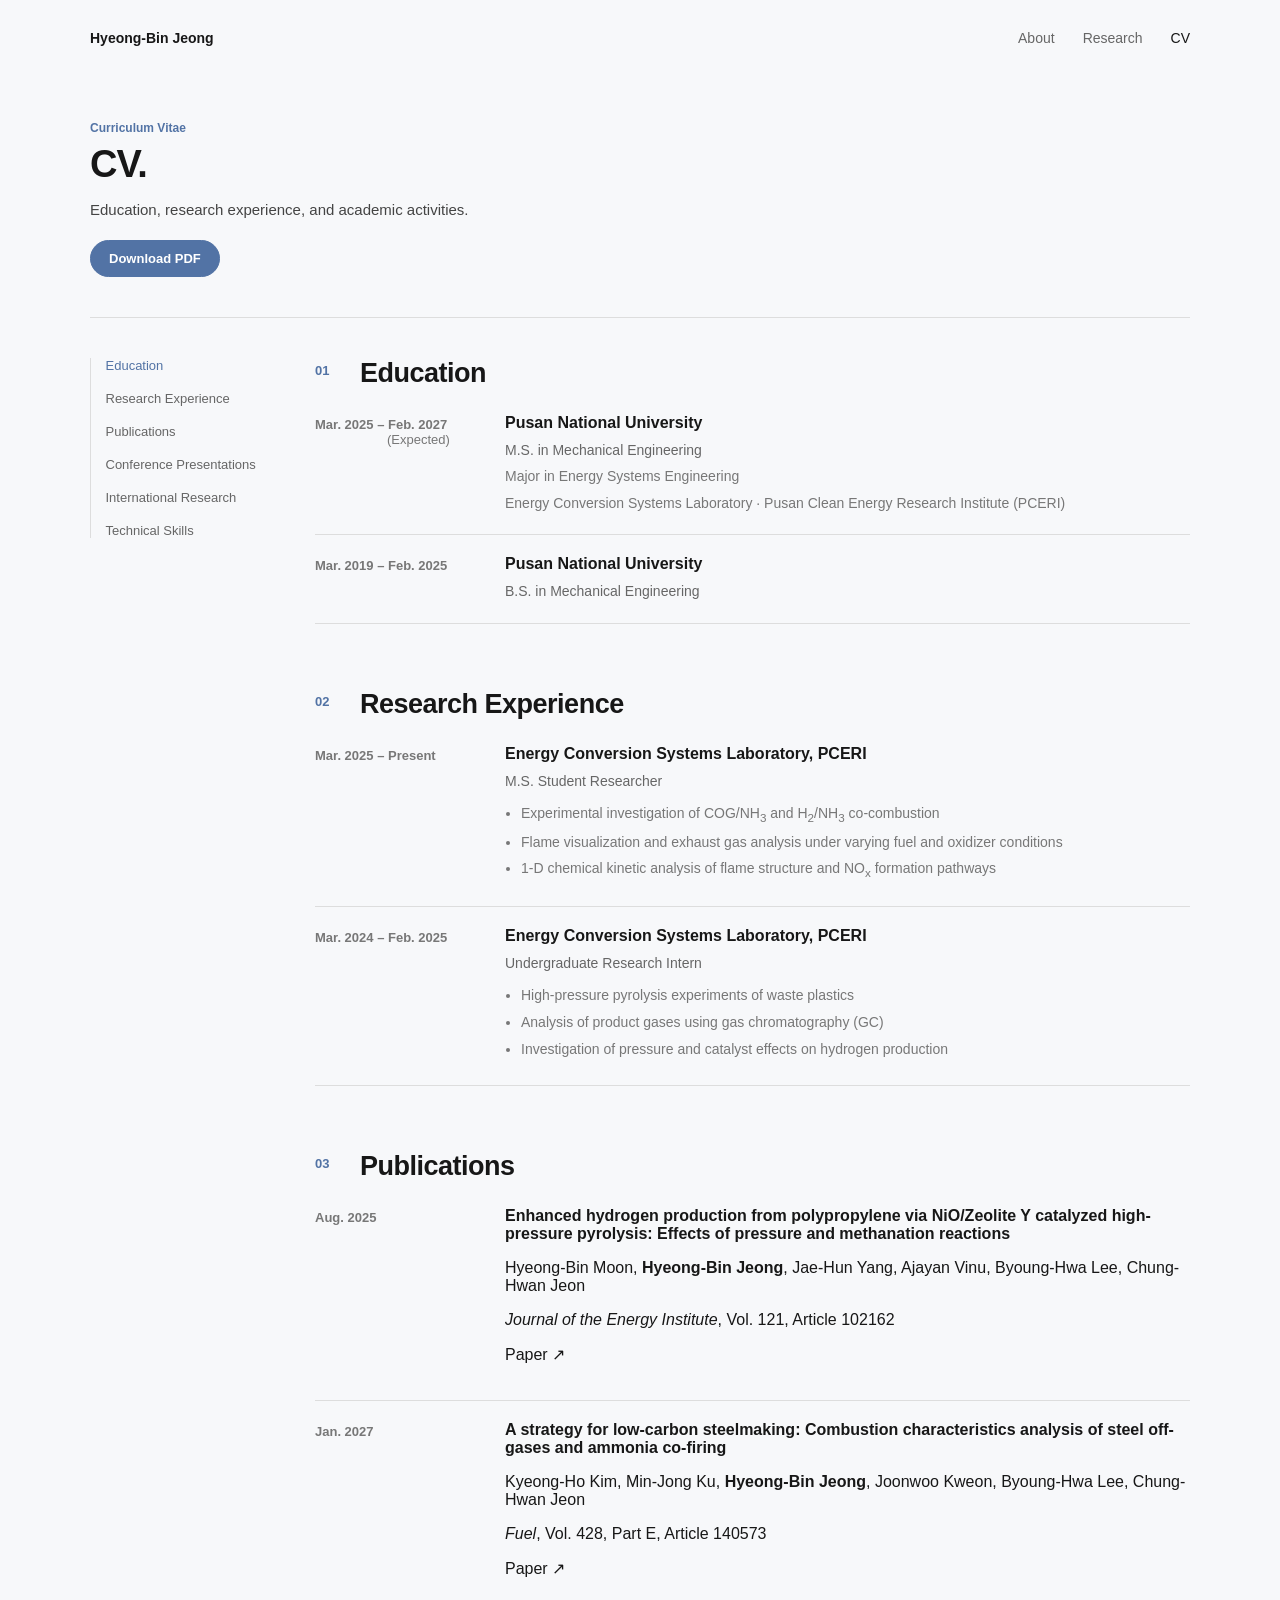
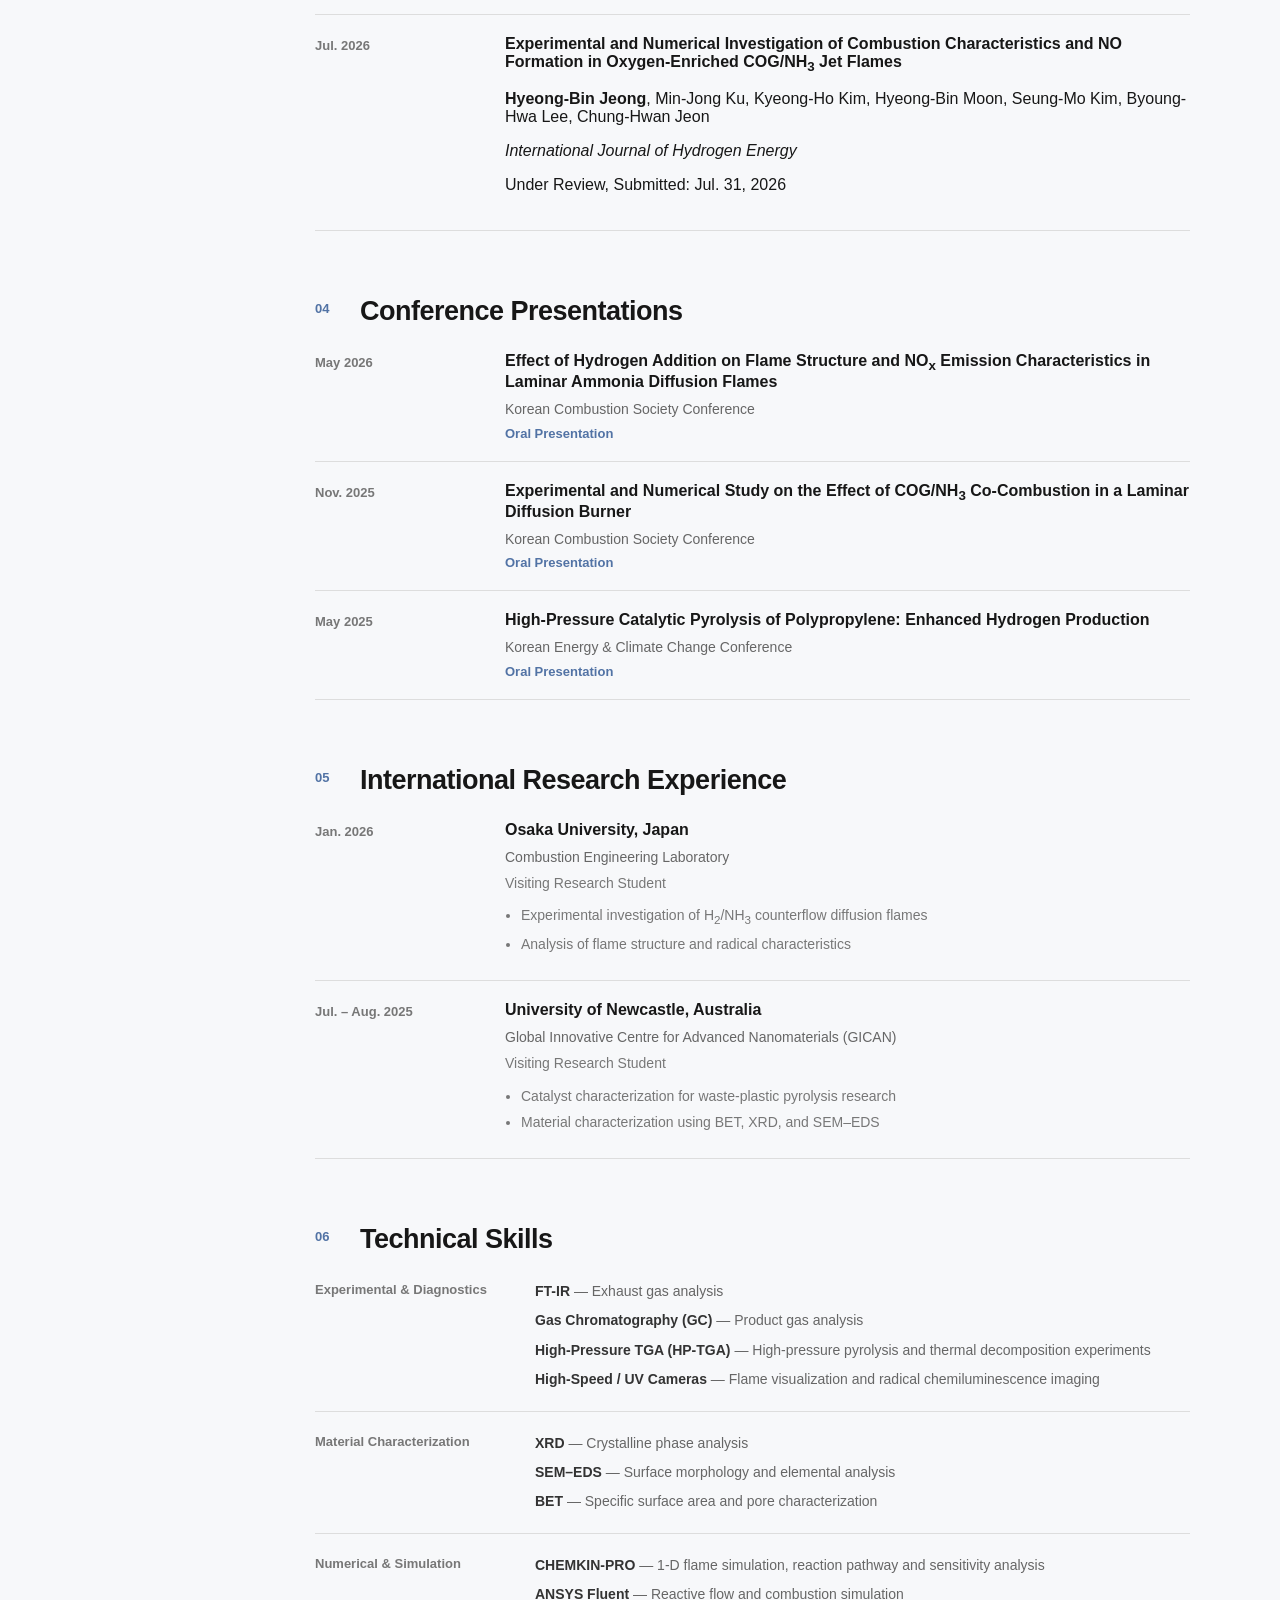
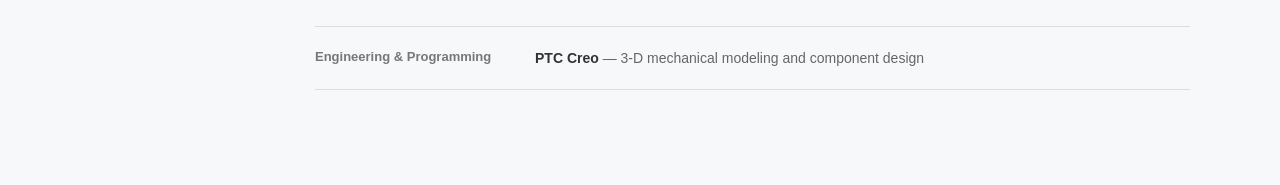
==== cv.html @ 0b58bd76 "Rename CV page to lowercase" ====
<!DOCTYPE html>
<html lang="en">

<head>
    <meta charset="UTF-8">
    <meta name="viewport" content="width=device-width, initial-scale=1.0">

    <title>Hyeong-Bin Jeong | CV</title>

    <link rel="stylesheet" href="style.css">
</head>

<body>

    <!-- =========================
         HEADER
    ========================== -->

    <header class="site-header">

        <a href="index.html" class="logo">
            Hyeong-Bin Jeong
        </a>

        <nav>
            <a href="index.html">About</a>
            <a href="research.html">Research</a>
            <a href="cv.html" class="active">CV</a>
        </nav>

    </header>


    <main>

<!-- =========================
     CV HERO
========================= -->

<section class="cv-hero">

    <p class="section-label">Curriculum Vitae</p>

    <h1>CV.</h1>

    <p class="cv-intro">
        Education, research experience, and academic activities.
    </p>

    <div class="cv-actions">
        <a href="cv/Hyeong-Bin_Jeong_CV.pdf"
           class="cv-download"
           target="_blank"
           rel="noopener noreferrer">
             Download PDF
        </a>
    </div>

</section>
<div class="cv-layout">

    <!-- LEFT MENU -->
    <aside class="cv-sidebar">

        <a href="#education" class="active">Education</a>
        <a href="#research-experience">Research Experience</a>
        <a href="#publications">Publications</a>
        <a href="#conference-presentations">Conference Presentations</a>
        <a href="#international-research">International Research</a>
        <a href="#technical-skills">Technical Skills</a>

    </aside>


    <!-- RIGHT CONTENT -->
    <div class="cv-main">

<!-- =========================
     01 EDUCATION
========================= -->

<section class="cv-section" id="education">

    <div class="cv-section-heading">
        <span class="cv-section-number">01</span>
        <h2>Education</h2>
    </div>

    <div class="cv-list">

        <!-- Master's Degree -->
        <div class="cv-item">

<div class="cv-date">
    <div>Mar. 2025 – Feb. 2027</div>
    <div class="cv-expected">(Expected)</div>
</div>

            <div class="cv-content">

                <h3>Pusan National University</h3>

                <p class="cv-position">
                    M.S. in Mechanical Engineering
                </p>

                <p class="cv-description">
                    Major in Energy Systems Engineering
                </p>

                <p class="cv-description">
                    Energy Conversion Systems Laboratory ·
                    Pusan Clean Energy Research Institute (PCERI)
                </p>

            </div>

        </div>


        <!-- Bachelor's Degree -->
        <div class="cv-item">

            <div class="cv-date">
                Mar. 2019 – Feb. 2025
            </div>

            <div class="cv-content">

                <h3>Pusan National University</h3>

                <p class="cv-position">
                    B.S. in Mechanical Engineering
                </p>

            </div>

        </div>

    </div>

</section>
<!-- =========================
     02 RESEARCH EXPERIENCE
========================= -->

<section class="cv-section" id="research-experience">

    <div class="cv-section-heading">
        <span class="cv-section-number">02</span>
        <h2>Research Experience</h2>
    </div>

    <div class="cv-list">

        <!-- M.S. Student Researcher -->
        <div class="cv-item">

            <div class="cv-date">
                Mar. 2025 – Present
            </div>

            <div class="cv-content">

                <h3>
                    Energy Conversion Systems Laboratory, PCERI
                </h3>

                <p class="cv-position">
                    M.S. Student Researcher
                </p>

                <ul class="cv-research-description">

                    <li>
                        Experimental investigation of COG/NH<sub>3</sub> and
                        H<sub>2</sub>/NH<sub>3</sub> co-combustion
                    </li>

                    <li>
                        Flame visualization and exhaust gas analysis under
                        varying fuel and oxidizer conditions
                    </li>

                    <li>
                        1-D chemical kinetic analysis of flame structure and
                        NO<sub>x</sub> formation pathways
                    </li>

                </ul>

            </div>

        </div>


        <!-- Undergraduate Research Intern -->
        <div class="cv-item">

            <div class="cv-date">
                Mar. 2024 – Feb. 2025
            </div>

            <div class="cv-content">

                <h3>
                    Energy Conversion Systems Laboratory, PCERI
                </h3>

                <p class="cv-position">
                    Undergraduate Research Intern
                </p>

                <ul class="cv-research-description">

                    <li>
                        High-pressure pyrolysis experiments of waste plastics
                    </li>

                    <li>
                        Analysis of product gases using gas chromatography (GC)
                    </li>

                    <li>
                        Investigation of pressure and catalyst effects on
                        hydrogen production
                    </li>

                </ul>

            </div>

        </div>

    </div>

</section>
<!-- =========================
     03 PUBLICATIONS
========================= -->

<section class="cv-section" id="publications">

    <div class="cv-section-heading">
        <span class="cv-section-number">03</span>
        <h2>Publications</h2>
    </div>

    <div class="cv-list">


        <!-- Publication 01 -->
        <div class="cv-item publication-item">

            <div class="cv-date">
                Aug. 2025
            </div>

            <div class="cv-content">

                <h3 class="publication-title">
                    Enhanced hydrogen production from polypropylene via NiO/Zeolite Y
                    catalyzed high-pressure pyrolysis: Effects of pressure and
                    methanation reactions
                </h3>

                <p class="publication-authors">
                    Hyeong-Bin Moon, <strong>Hyeong-Bin Jeong</strong>,
                    Jae-Hun Yang, Ajayan Vinu, Byoung-Hwa Lee, Chung-Hwan Jeon
                </p>

                <p class="publication-journal">
                    <em>Journal of the Energy Institute</em>,
                    Vol. 121, Article 102162
                </p>
                <p class="publication-links">
    <a href="https://doi.org/10.1016/j.joei.2025.102162"
       target="_blank"
       rel="noopener noreferrer">
        Paper ↗
    </a>
</p>

            </div>

        </div>


        <!-- Publication 02 -->
        <div class="cv-item publication-item">

            <div class="cv-date">
                Jan. 2027
            </div>

            <div class="cv-content">

                <h3 class="publication-title">
                    A strategy for low-carbon steelmaking:
                    Combustion characteristics analysis of steel off-gases
                    and ammonia co-firing
                </h3>

                <p class="publication-authors">
                    Kyeong-Ho Kim, Min-Jong Ku, <strong>Hyeong-Bin Jeong</strong>,
                    Joonwoo Kweon, Byoung-Hwa Lee, Chung-Hwan Jeon
                </p>

                <p class="publication-journal">
                    <em>Fuel</em>,
                    Vol. 428, Part E, Article 140573
                </p>
                <p class="publication-links">
    <a href="https://doi.org/10.1016/j.fuel.2026.140573"
       target="_blank"
       rel="noopener noreferrer">
        Paper ↗
    </a>
</p>

            </div>

        </div>


        <!-- Publication 03 -->
<div class="cv-item publication-item">

    <div class="cv-date">
        Jul. 2026
    </div>

    <div class="cv-content">

        <h3 class="publication-title">
            Experimental and Numerical Investigation of Combustion
            Characteristics and NO Formation in Oxygen-Enriched
            COG/NH<sub>3</sub> Jet Flames
        </h3>

        <p class="publication-authors">
            <strong>Hyeong-Bin Jeong</strong>,
            Min-Jong Ku,
            Kyeong-Ho Kim,
            Hyeong-Bin Moon,
            Seung-Mo Kim,
            Byoung-Hwa Lee,
            Chung-Hwan Jeon
        </p>

        <p class="publication-journal">
            <em>International Journal of Hydrogen Energy</em>
        </p>

        <p class="publication-submitted">
            Under Review, Submitted: Jul. 31, 2026
        </p>

    </div>

</div>

</section>
<!-- =========================
     04 CONFERENCE PRESENTATIONS
========================= -->

<section class="cv-section" id="conference-presentations">

    <div class="cv-section-heading">
        <span class="cv-section-number">04</span>
        <h2>Conference Presentations</h2>
    </div>

    <div class="cv-list">

        <!-- 2026 KOSCO -->
        <div class="cv-item">

            <div class="cv-date">
                May 2026
            </div>

            <div class="cv-content">

                <h3>
                    Effect of Hydrogen Addition on Flame Structure and NO<sub>x</sub>
                    Emission Characteristics in Laminar Ammonia Diffusion Flames
                </h3>

                <p class="cv-position">
                    Korean Combustion Society Conference
                </p>

                <p class="conference-type">
                    Oral Presentation
                </p>

            </div>

        </div>


        <!-- 2025 KOSCO -->
        <div class="cv-item">

            <div class="cv-date">
                Nov. 2025
            </div>

            <div class="cv-content">

                <h3>
                    Experimental and Numerical Study on the Effect of
                    COG/NH<sub>3</sub> Co-Combustion in a Laminar Diffusion Burner
                </h3>

                <p class="cv-position">
                    Korean Combustion Society Conference
                </p>

                <p class="conference-type">
                    Oral Presentation
                </p>

            </div>

        </div>


        <!-- 2025 KECC -->
        <div class="cv-item">

            <div class="cv-date">
                May 2025
            </div>

            <div class="cv-content">

                <h3>
                    High-Pressure Catalytic Pyrolysis of Polypropylene:
                    Enhanced Hydrogen Production
                </h3>

                <p class="cv-position">
                    Korean Energy & Climate Change Conference
                </p>

                <p class="conference-type">
                    Oral Presentation
                </p>

            </div>

        </div>

    </div>

</section>
<!-- =========================
     05 INTERNATIONAL RESEARCH EXPERIENCE
========================= -->

<section class="cv-section" id="international-research">

    <div class="cv-section-heading">
        <span class="cv-section-number">05</span>
        <h2>International Research Experience</h2>
    </div>

    <div class="cv-list">

        <!-- Osaka University -->
        <div class="cv-item">

            <div class="cv-date">
                Jan. 2026
            </div>

            <div class="cv-content">

                <h3>Osaka University, Japan</h3>

                <p class="cv-position">
                    Combustion Engineering Laboratory
                </p>

                <p class="cv-description">
                    Visiting Research Student
                </p>

                <ul class="cv-research-description">
                    <li>
                        Experimental investigation of H<sub>2</sub>/NH<sub>3</sub>
                        counterflow diffusion flames
                    </li>
                    <li>
                        Analysis of flame structure and radical characteristics
                    </li>
                </ul>

            </div>

        </div>


        <!-- University of Newcastle -->
        <div class="cv-item">

            <div class="cv-date">
                Jul. – Aug. 2025
            </div>

            <div class="cv-content">

                <h3>University of Newcastle, Australia</h3>

                <p class="cv-position">
                    Global Innovative Centre for Advanced Nanomaterials (GICAN)
                </p>

                <p class="cv-description">
                    Visiting Research Student
                </p>

                <ul class="cv-research-description">
                    <li>
                        Catalyst characterization for waste-plastic pyrolysis research
                    </li>
                    <li>
                        Material characterization using BET, XRD, and SEM–EDS
                    </li>
                </ul>

            </div>

        </div>

    </div>

</section>
<!-- =========================
     06 TECHNICAL SKILLS
========================= -->

<section class="cv-section" id="technical-skills">

    <div class="cv-section-heading">
        <span class="cv-section-number">06</span>
        <h2>Technical Skills</h2>
    </div>

    <div class="skills-list">

        <!-- Experimental & Diagnostics -->
        <div class="skill-item">

            <div class="skill-category">
                Experimental & Diagnostics
            </div>

            <div class="skill-content">
                <p>
                    <strong>FT-IR</strong> — Exhaust gas analysis
                </p>
                <p>
                    <strong>Gas Chromatography (GC)</strong> — Product gas analysis
                </p>
                <p>
                    <strong>High-Pressure TGA (HP-TGA)</strong> — High-pressure pyrolysis and thermal decomposition experiments
                </p>
                <p>
                    <strong>High-Speed / UV Cameras</strong> — Flame visualization and radical chemiluminescence imaging
                </p>
            </div>

        </div>


        <!-- Material Characterization -->
        <div class="skill-item">

            <div class="skill-category">
                Material Characterization
            </div>

            <div class="skill-content">
                <p>
                    <strong>XRD</strong> — Crystalline phase analysis
                </p>
                <p>
                    <strong>SEM–EDS</strong> — Surface morphology and elemental analysis
                </p>
                <p>
                    <strong>BET</strong> — Specific surface area and pore characterization
                </p>
            </div>

        </div>


        <!-- Numerical & Simulation -->
        <div class="skill-item">

            <div class="skill-category">
                Numerical & Simulation
            </div>

            <div class="skill-content">
                <p>
                    <strong>CHEMKIN-PRO</strong> — 1-D flame simulation, reaction pathway and sensitivity analysis
                </p>
                <p>
                    <strong>ANSYS Fluent</strong> — Reactive flow and combustion simulation
                </p>
            </div>

        </div>


        <!-- Engineering & Programming -->
        <div class="skill-item">

            <div class="skill-category">
                Engineering & Programming
            </div>

            <div class="skill-content">
                <p>
                    <strong>PTC Creo</strong> — 3-D mechanical modeling and component design
                </p>
            </div>

        </div>

    </div>

</section>
---- style.css ----
/* ========================= 
   BASIC 
========================= */ 

* { 
    box-sizing: border-box; 
} 

html { 
    scroll-behavior: smooth; 
} 

body { 
    margin: 0; 
    background: #f7f8fa; 
    color: #171717; 
    font-family: Arial, Helvetica, sans-serif; 
} 

a { 
    color: inherit; 
    text-decoration: none; 
}


/* ========================= 
   HEADER 
========================= */ 

.site-header { 
    width: min(1100px, calc(100% - 60px)); 
    margin: 0 auto; 

    display: flex; 
    justify-content: space-between; 
    align-items: center; 

    padding: 30px 0; 

    font-size: 14px; 
} 

.logo { 
    font-weight: 600; 
} 

.site-header nav { 
    display: flex; 
    gap: 28px; 
} 

.site-header nav a { 
    color: #666; 
    transition: color 0.2s; 
} 

.site-header nav a:hover, 
.site-header nav a.active { 
    color: #171717; 
}


/* ========================= 
   HERO 
========================= */ 

.hero { 
    width: min(1100px, calc(100% - 60px)); 
    margin: 0 auto; 

    padding: 65px 0 55px; 

    text-align: left; 
} 

.hero-content { 
    width: 100%; 

    display: grid;
    grid-template-columns: minmax(0, 1fr) 200px; 

    gap: 70px; 
    align-items: start; 
} 

.hero-text { 
    min-width: 0; 
} 

.hero h1 { 
    margin: 0 0 20px; 

    font-size: clamp(46px, 5vw, 66px); 
    line-height: 1; 
    letter-spacing: -2px; 

    font-weight: 700; 
} 

.hero-position { 
    margin: 0; 

    font-size: 20px; 
    font-weight: 500; 
} 

.hero-affiliation { 
    margin: 8px 0 0; 

    font-size: 16px; 
    color: #666; 
} 

.hero-lab { 
    margin: 8px 0 0; 
} 

.hero-lab a { 
    font-size: 15px; 
    font-weight: 600; 
    color: #5273a5; 
} 

.hero-lab a:hover { 
    text-decoration: underline; 
} 

.hero-intro { 
    max-width: 720px; 

    margin: 40px 0 0; 

    font-size: 20px; 
    line-height: 1.6; 

    color: #444; 
} 

.hero-links { 
    display: flex; 
    gap: 24px; 

    margin-top: 26px; 

    font-size: 15px; 
    font-weight: 600; 
} 

.hero-links a { 
    border-bottom: 1px solid #999; 
    padding-bottom: 3px; 
} 

.hero-links a:hover { 
    border-color: #171717; 
}


/* ========================= 
   HERO PHOTO 
========================= */ 

.hero-photo { 
    display: flex; 
    justify-content: flex-end; 

    padding-top: 60px; 
} 

.hero-photo img { 
    width: 200px; 
    height: 240px; 

    object-fit: cover; 
    object-position: center top; 

    border-radius: 10px; 

    display: block; 
}


/* ========================= 
   GENERAL SECTION 
========================= */ 

.section { 
    width: min(1100px, calc(100% - 60px)); 
    margin: 0 auto; 

    padding: 60px 0; 

    border-top: 1px solid #ddd; 
} 

.section-label { 
    margin: 0 0 30px; 

    font-size: 15px; 
    font-weight: 700; 
    letter-spacing: 4px; 

    color: #5273a5; 
}


/* ========================= 
   RESEARCH AREAS 
========================= */ 

.research-area-grid { 
    display: grid; 
    grid-template-columns: repeat(2, minmax(0, 1fr)); 

    gap: 60px; 
} 

.research-area { 
    border-top: 1px solid #222; 
    padding-top: 15px;

    display: grid;
    grid-template-rows: auto auto 96px 96px;
} 

.area-number { 
    display: block; 

    margin-bottom: 24px; 

    font-size: 13px; 
    color: #888; 
} 

.research-area h2 { 
    margin: 0 0 34px; 

    font-size: 28px; 
    font-weight: 600; 
    letter-spacing: -0.5px; 
} 

.area-project { 
    margin: 0;
    min-height: 96px;
}

.area-project + .area-project {
    margin-top: 0;
}

.project-link { 
    display: inline-block; 

    margin-bottom: 10px; 

    font-size: 18px; 
    font-weight: 600; 

    border-bottom: 1px solid transparent; 

    transition: border-color 0.2s; 
} 

.project-link:hover { 
    border-color: #171717; 
} 

.area-project p { 
    margin: 0; 

    max-width: none; 

    font-size: 15px; 
    line-height: 1.7; 

    color: #666; 
}


/* ========================= 
   EXPERIENCE 
========================= */ 

.experience-list { 
    width: 100%; 
    max-width: 1000px; 
} 

.experience-item { 
    padding: 0 0 24px; 
    margin-bottom: 24px; 

    border-bottom: 1px solid #ddd; 
} 

.experience-item:last-child { 
    margin-bottom: 0; 
} 

.experience-date { 
    display: block; 

    margin-bottom: 10px; 

    font-size: 13px; 
    font-weight: 600; 
    letter-spacing: 0.4px; 

    color: #5273a5; 
} 

.experience-item h3 { 
    margin: 0 0 8px; 

    font-size: 22px; 
    font-weight: 500; 
    line-height: 1.4; 
} 

.experience-place { 
    margin: 0; 

    font-size: 15px; 
    line-height: 1.6; 

    color: #555; 
} 

.experience-description { 
    margin: 7px 0 0; 

    font-size: 15px; 
    line-height: 1.6; 

    color: #666; 
}


/* ========================= 
   PROJECTS 
========================= */ 

.project-list { 
    width: 100%;
    max-width: 1000px;
} 

.project-item { 
    display: grid; 
    grid-template-columns: 65px minmax(0, 1fr); 
    gap: 5px; 

    /* Experience와 동일한 항목 간격 */
    padding: 0 0 24px; 
    margin-bottom: 24px; 

    /* Experience와 동일하게 아래쪽에 선 */
    border-bottom: 1px solid #ddd; 
} 

.project-item:last-child { 
    margin-bottom: 0; 
}


/* PROJECT NUMBER */ 

.project-number { 
    padding-top: 1px; 

    font-size: 16px; 
    font-weight: 600; 
    line-height: 1.4; 
    letter-spacing: 0.5px; 

    color: #5273a5; 
}


/* PROJECT TITLE */ 

.project-content h3 { 
    margin: 0 0 9px; 

    font-size: 19px; 
    font-weight: 600; 
    line-height: 1.4; 

    color: #171717; 
}


/* FUNDING / PERIOD / ROLE */ 

.project-meta { 
    margin: 0 0 14px; 

    font-size: 14px; 
    line-height: 1.5; 

    color: #777; 
}


/* DESCRIPTION */ 

.project-description { 
    margin: 0; 

    font-size: 15px; 
    line-height: 1.75; 

    color: #444; 
}


/* =========================
   FOOTER
========================= */

.site-footer {
    width: min(1100px, calc(100% - 60px));
    margin: 0 auto;

    padding: 30px 0 35px;

    border-top: 1px solid #ddd;

    display: flex;
    justify-content: space-between;
    align-items: center;

    font-size: 13px;
    color: #888;
}

.footer-updated {
    font-size: 13px;
    color: #888;
}

.update-mark {
    color: #5273a5;
    font-weight: 700;
}


/* ========================= 
   MOBILE 
========================= */ 

@media (max-width: 700px) { 

    .site-header { 
        width: calc(100% - 36px); 
        padding: 24px 0; 
    } 

    .site-header nav { 
        gap: 14px; 
        font-size: 12px; 
    } 


    /* HERO */ 

    .hero, 
    .section, 
    .site-footer { 
        width: calc(100% - 36px); 
    } 

    .hero { 
        padding: 50px 0 60px; 
    } 

    .hero-content { 
        grid-template-columns: 1fr; 
        gap: 30px; 
    } 

    .hero-photo { 
        justify-content: flex-start; 
        padding-top: 0; 
        grid-row: 1; 
    } 

    .hero-photo img { 
        width: 135px; 
        height: 162px; 
    } 

    .hero h1 { 
        font-size: 46px; 
        letter-spacing: -2px; 
    } 

    .hero-position { 
        font-size: 18px; 
    } 

    .hero-intro { 
        font-size: 18px; 
    } 


    /* SECTION */ 

    .section { 
        padding: 50px 0; 
    } 

    .section-label { 
        margin-bottom: 35px; 
    } 


    /* RESEARCH AREAS */ 

    .research-area-grid { 
        grid-template-columns: 1fr; 
        gap: 55px; 
    } 


    /* EXPERIENCE */ 

    .experience-item h3 { 
        font-size: 20px; 
    } 


    /* PROJECTS */ 

    .project-item { 
        grid-template-columns: 30px minmax(0, 1fr); 
        gap: 5px; 

        /* 모바일에서도 Experience와 동일 */
        padding: 0 0 24px; 
        margin-bottom: 24px; 
    } 

    .project-number { 
        font-size: 14px; 
    } 

    .project-content h3 { 
        font-size: 15px; 
    } 

    .project-meta { 
        font-size: 13px; 
    } 

    .project-description { 
        font-size: 14px; 
    } 
}
/* =========================================================
   RESEARCH PAGE
========================================================= */


/* =========================
   RESEARCH HERO
========================= */

.research-hero {
    width: min(1100px, calc(100% - 60px));
    margin: 0 auto;

    padding: 75px 0 65px;
}

.research-hero .section-label {
    margin-bottom: 24px;
}

.research-hero h1 {
    margin: 0 0 22px;

    font-size: clamp(42px, 5vw, 60px);
    line-height: 1.05;
    letter-spacing: -1.5px;
    font-weight: 700;
}

.research-hero > p:last-child {
    max-width: 780px;
    margin: 0;

    font-size: 18px;
    line-height: 1.65;

    color: #555;
}


/* =========================
   RESEARCH CATEGORY
========================= */

.research-category {
    width: min(1100px, calc(100% - 60px));
    margin: 0 auto;

    padding: 55px 0 45px;

    border-top: 1px solid #ddd;
}

.research-category .section-label {
    margin-bottom: 30px;
}


/* =========================
   INDIVIDUAL RESEARCH
========================= */

.research-project {
    display: grid;
    grid-template-columns: 65px minmax(0, 1fr);
    gap: 5px;

    padding: 35px 0;

    border-top: 1px solid #ddd;

    scroll-margin-top: 40px;
}

.research-project:last-child {
    border-bottom: 1px solid #ddd;
}


/* NUMBER */

.research-project-number {
    padding-top: 4px;

    font-size: 15px;
    font-weight: 600;
    letter-spacing: 0.5px;

    color: #5273a5;
}


/* CONTENT */

.research-project-content {
    min-width: 0;
}

.research-project-content h2 {
    margin: 0 0 12px;

    font-size: 28px;
    line-height: 1.3;
    letter-spacing: -0.5px;
    font-weight: 600;
}


/* KEYWORDS */

.research-project-keywords {
    margin: 0 0 24px;

    font-size: 15px;
    line-height: 1.6;

    color: #666;
}


/* DESCRIPTION */

.research-project-description {
    max-width: 850px;

    margin: 0;

    font-size: 17px;
    line-height: 1.75;

    color: #444;
}


/* =========================
   RESEARCH TAGS
========================= */

.research-tags {
    display: flex;
    flex-wrap: wrap;
    gap: 8px;

    margin-top: 24px;
}

.research-tags span {
    display: inline-block;

    padding: 6px 11px;

    border: 1px solid #d5d9df;
    border-radius: 20px;

    font-size: 12px;
    color: #666;
}


/* =========================
   RESEARCH PAGE MOBILE
========================= */

@media (max-width: 700px) {

    .research-hero,
    .research-category {
        width: calc(100% - 36px);
    }

    .research-hero {
        padding: 50px 0;
    }

    .research-hero h1 {
        font-size: 42px;
    }

    .research-hero > p:last-child {
        font-size: 17px;
    }

    .research-category {
        padding: 45px 0 35px;
    }

    .research-project {
        grid-template-columns: 35px minmax(0, 1fr);
        gap: 5px;

        padding: 28px 0;
    }

    .research-project-number {
        font-size: 13px;
    }

    .research-project-content h2 {
        font-size: 23px;
    }

    .research-project-description {
        font-size: 15px;
    }
}.pdf-link {
    display: inline-block;
    margin-top: 10px;

    font-size: 14px;
    font-weight: 600;

    color: #5273a5;

    border-bottom: 1px solid transparent;
    transition: border-color 0.2s;
}

.pdf-link:hover {
    border-color: #5273a5;
}
/* =========================================================
   RESEARCH PROJECT IMAGE LAYOUT
========================================================= */

/* 각 연구 항목: 왼쪽 설명 + 오른쪽 이미지 */
.research-project {
    grid-template-columns: 65px minmax(0, 1fr) 380px;
    gap: 20px;
    align-items: start;
}


/* 연구 이미지 영역 */
.research-detail-image {
    width: 100%;
    max-width: 380px;
    justify-self: end;
    align-self: start;
}


/* 연구 이미지 */
.research-detail-image img {
    width: 100%;
    height: 250px;

    object-fit: contain;
    object-position: top center;

    display: block;
}



/* 첫 번째 COG/NH3 항목 */
.research-detail-item {
    display: grid;
    grid-template-columns: minmax(0, 1fr) 380px;
    gap: 40px;
    align-items: start;

    width: 100%;
}

.research-detail-text {
    display: grid;
    grid-template-columns: 50px minmax(0, 1fr);
    gap: 15px;
}

.research-detail-content {
    min-width: 0;
}


/* =========================================================
   MOBILE
========================================================= */

@media (max-width: 700px) {

    .research-project {
        grid-template-columns: 35px minmax(0, 1fr);
    }

    .research-detail-item {
        grid-template-columns: 1fr;
        gap: 25px;
    }

    .research-detail-text {
        grid-template-columns: 35px minmax(0, 1fr);
        gap: 5px;
    }

    .research-detail-image {
        grid-column: 1 / -1;

        width: 100%;
        max-width: 100%;

        justify-self: stretch;
    }

    .research-detail-image img {
        width: 100%;
        height: auto;
        max-height: 280px;
    }
}
/* =========================================================
   CV PAGE
========================================================= */


/* =========================
   CV HERO
========================= */

.cv-hero {
    width: min(1100px, calc(100% - 60px));
    margin: 0 auto;

    padding: 75px 0 45px;
}

.cv-hero .section-label {
    margin-bottom: 24px;
}

.cv-hero h1 {
    margin: 0 0 22px;

    font-size: clamp(48px, 5vw, 64px);
    line-height: 1;
    letter-spacing: -1.5px;
    font-weight: 700;
}

.cv-intro {
    max-width: 760px;

    margin: 0;

    font-size: 18px;
    line-height: 1.65;

    color: #555;
}



/* =========================
   CV SECTION
========================= */

.cv-section {
    width: min(1100px, calc(100% - 60px));
    margin: 0 auto;

    padding: 55px 0;

    border-top: 1px solid #ddd;

    scroll-margin-top: 40px;
}

.cv-section-heading {
    display: grid;
    grid-template-columns: 55px minmax(0, 1fr);

    margin-bottom: 38px;
}

.cv-section-number {
    padding-top: 5px;

    font-size: 14px;
    font-weight: 600;

    color: #5273a5;
}

.cv-section-heading h2 {
    margin: 0;

    font-size: 30px;
    font-weight: 600;
    letter-spacing: -0.5px;
}


/* =========================
   CV ITEM
========================= */

.cv-list {
    width: 100%;
}

.cv-item {
    display: grid;
    grid-template-columns: 180px minmax(0, 1fr);
    gap: 35px;

    padding: 25px 0;

    border-bottom: 1px solid #ddd;
}

.cv-date {
    padding-top: 3px;

    font-size: 14px;
    font-weight: 600;

    color: #5273a5;
}

.cv-content h3 {
    margin: 0 0 8px;

    font-size: 21px;
    font-weight: 600;
}

.cv-position {
    margin: 0;

    font-size: 16px;
    line-height: 1.6;

    color: #444;
}

.cv-description {
    margin: 5px 0 0;

    font-size: 15px;
    line-height: 1.6;

    color: #777;
}


/* =========================
   MOBILE
========================= */

@media (max-width: 700px) {

    .cv-hero,
    .cv-navigation,
    .cv-section {
        width: calc(100% - 36px);
    }

    .cv-hero {
        padding: 50px 0 35px;
    }

    .cv-navigation {
        grid-template-columns: 1fr;
        padding-bottom: 45px;
    }

    .cv-section-heading {
        grid-template-columns: 40px minmax(0, 1fr);
    }

    .cv-item {
        grid-template-columns: 1fr;
        gap: 10px;
    }

}
/* =========================================================
   CV LAYOUT
========================================================= */

.cv-hero {
    width: min(1100px, calc(100% - 60px));
    margin: 0 auto;

    padding: 45px 0 40px;

    border-bottom: 1px solid #ddd;
}

.cv-hero .section-label {
    margin-bottom: 10px;
    font-size: 12px;
    letter-spacing: 0;
}

.cv-hero h1 {
    margin: 0 0 15px;

    font-size: 38px;
    line-height: 1;
    letter-spacing: -1px;
}

.cv-intro {
    margin: 0;

    font-size: 15px;
    line-height: 1.6;

    color: #444;
}


/* 전체 CV 본문 */

.cv-layout {
    width: min(1100px, calc(100% - 60px));
    margin: 0 auto;

    display: grid;
    grid-template-columns: 180px minmax(0, 1fr);
    gap: 45px;

    padding: 40px 0 60px;
}


/* LEFT SIDEBAR */

.cv-sidebar {
    border-left: 1px solid #ddd;
    padding-left: 15px;

    display: flex;
    flex-direction: column;
    gap: 18px;

    align-self: start;

    position: sticky;
    top: 30px;
}

.cv-sidebar a {
    font-size: 13px;
    color: #666;
}

.cv-sidebar a:hover,
.cv-sidebar a.active {
    color: #5273a5;
}


/* RIGHT */

.cv-main {
    min-width: 0;
}


/* SECTION */

.cv-main .cv-section {
    width: 100%;
    margin: 0;

    padding: 0 0 35px;

    border-top: none;

    scroll-margin-top: 40px;
}

.cv-main .cv-section + .cv-section {
    padding-top: 30px;
}


/* SECTION TITLE */

.cv-section-heading {
    display: grid;
    grid-template-columns: 45px minmax(0, 1fr);

    margin-bottom: 5px;
}

.cv-section-number {
    padding-top: 5px;

    font-size: 13px;
    font-weight: 600;

    color: #5273a5;
}

.cv-section-heading h2 {
    margin: 0;

    font-size: 27px;
    font-weight: 600;
}


/* EACH ITEM */

.cv-item {
    display: grid;
    grid-template-columns: 160px minmax(0, 1fr);
    gap: 30px;

    padding: 20px 0;

    border-bottom: 1px solid #ddd;
}

.cv-date {
    font-size: 13px;
    font-weight: 600;

    color: #777;
}

.cv-content h3 {
    margin: 0 0 7px;

    font-size: 16px;
    font-weight: 600;
}

.cv-position {
    margin: 0;

    font-size: 14px;
    line-height: 1.6;

    color: #666;
}

.cv-description {
    margin: 4px 0 0;

    font-size: 14px;
    line-height: 1.6;

    color: #777;
}
.cv-expected {
    padding-left: 72px;
    font-weight: 400;
    color: #777;
}
.cv-research-description {
    margin: 10px 0 0;
    padding-left: 16px;

    font-size: 14px;
    line-height: 1.7;

    color: #777;
}

.cv-research-description li {
    margin-bottom: 3px;
}
.conference-type {
    margin: 5px 0 0;
    font-size: 13px;
    font-weight: 600;
    color: #5273a5;
}
.skills-list {
    width: 100%;
}

.skill-item {
    display: grid;
    grid-template-columns: 190px minmax(0, 1fr);
    gap: 30px;
    padding: 20px 0;
    border-bottom: 1px solid #ddd;
}

.skill-category {
    font-size: 13px;
    font-weight: 600;
    line-height: 1.5;
    color: #777;
}

.skill-content p {
    margin: 0 0 7px;
    font-size: 14px;
    line-height: 1.6;
    color: #666;
}

.skill-content p:last-child {
    margin-bottom: 0;
}

.skill-content strong {
    font-weight: 600;
    color: #333;
}
/* =========================
   CV DOWNLOAD BUTTON
========================= */

.cv-actions {
    margin-top: 18px;
}

.cv-download {
    display: inline-flex;
    align-items: center;
    gap: 7px;

    padding: 10px 18px;

    background: #5273a5;
    color: #fff;

    border: 1px solid #5273a5;
    border-radius: 999px;

    font-size: 13px;
    font-weight: 600;

    text-decoration: none;

    transition:
        background-color 0.2s ease,
        color 0.2s ease,
        transform 0.2s ease;
}

.cv-download:hover {
    background: #fff;
    color: #5273a5;
    transform: translateY(-1px);
}

.cv-download-icon {
    font-size: 14px;
    line-height: 1;
}
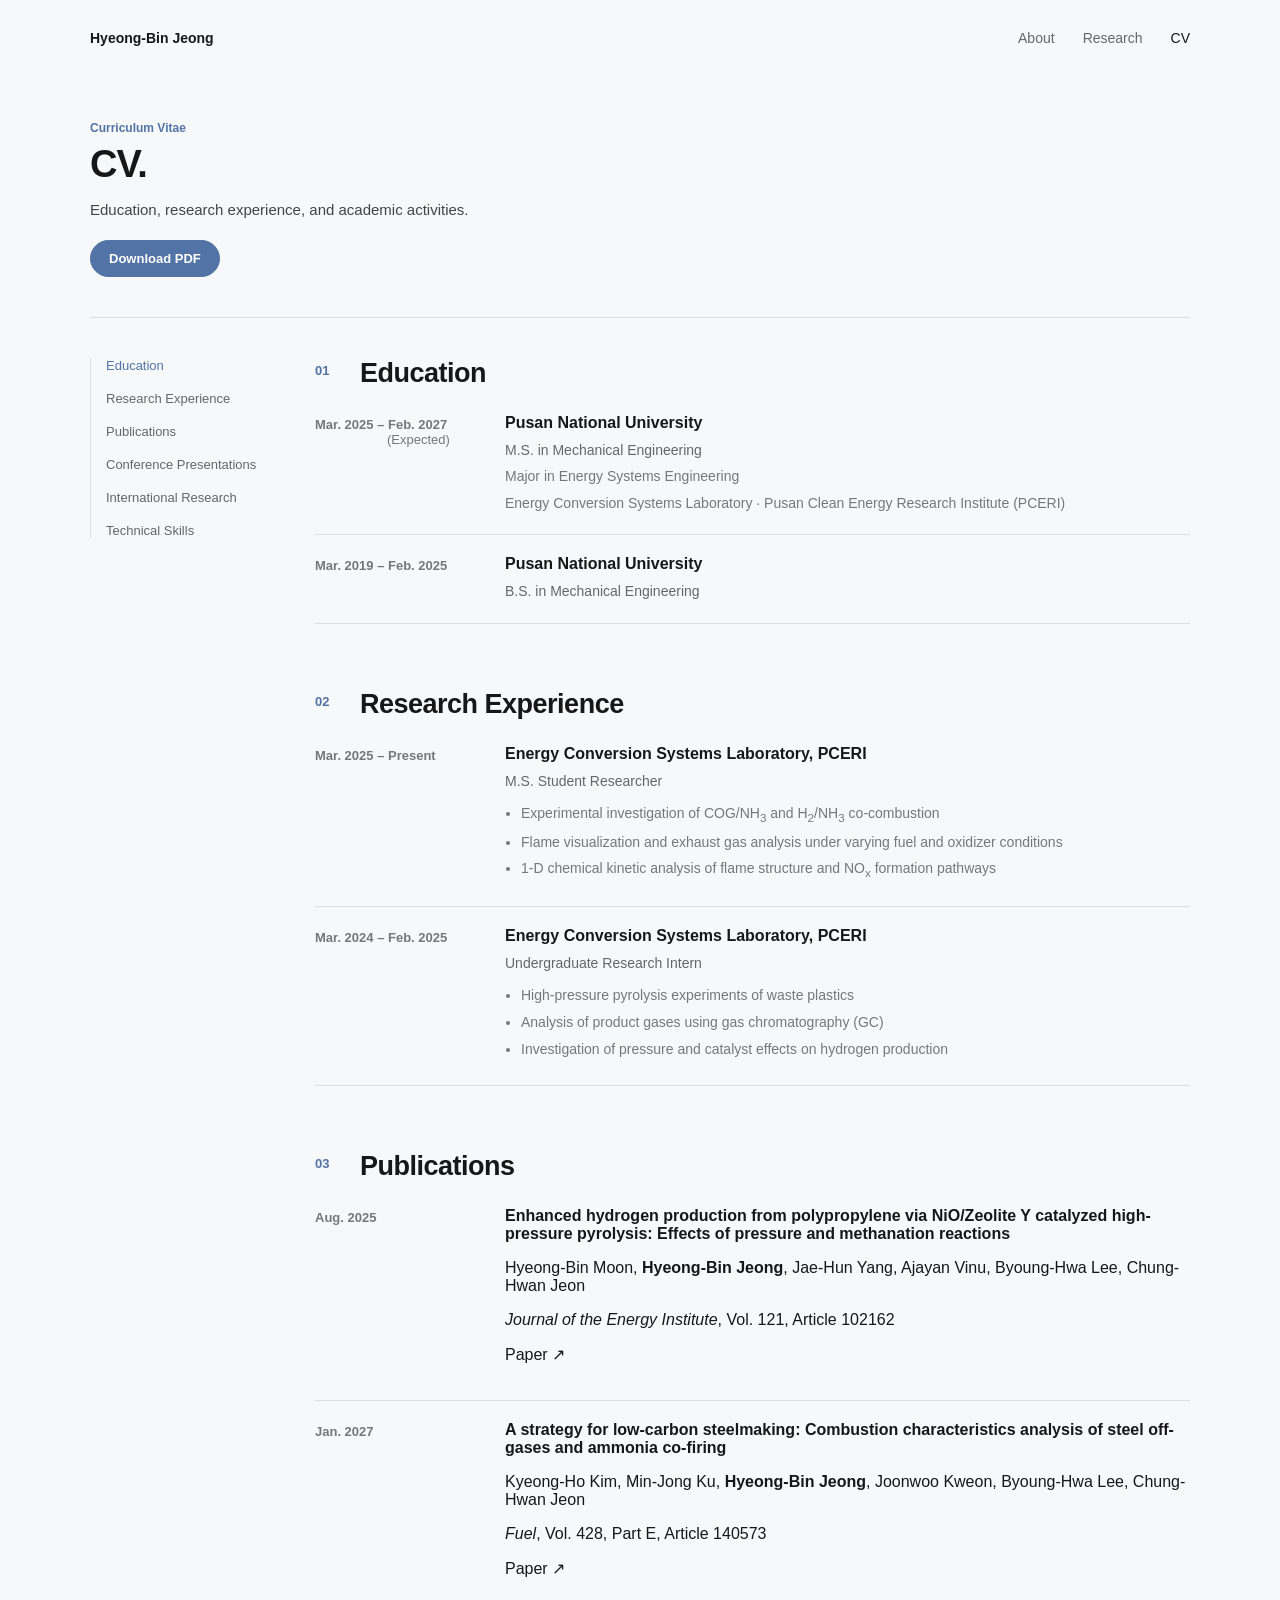
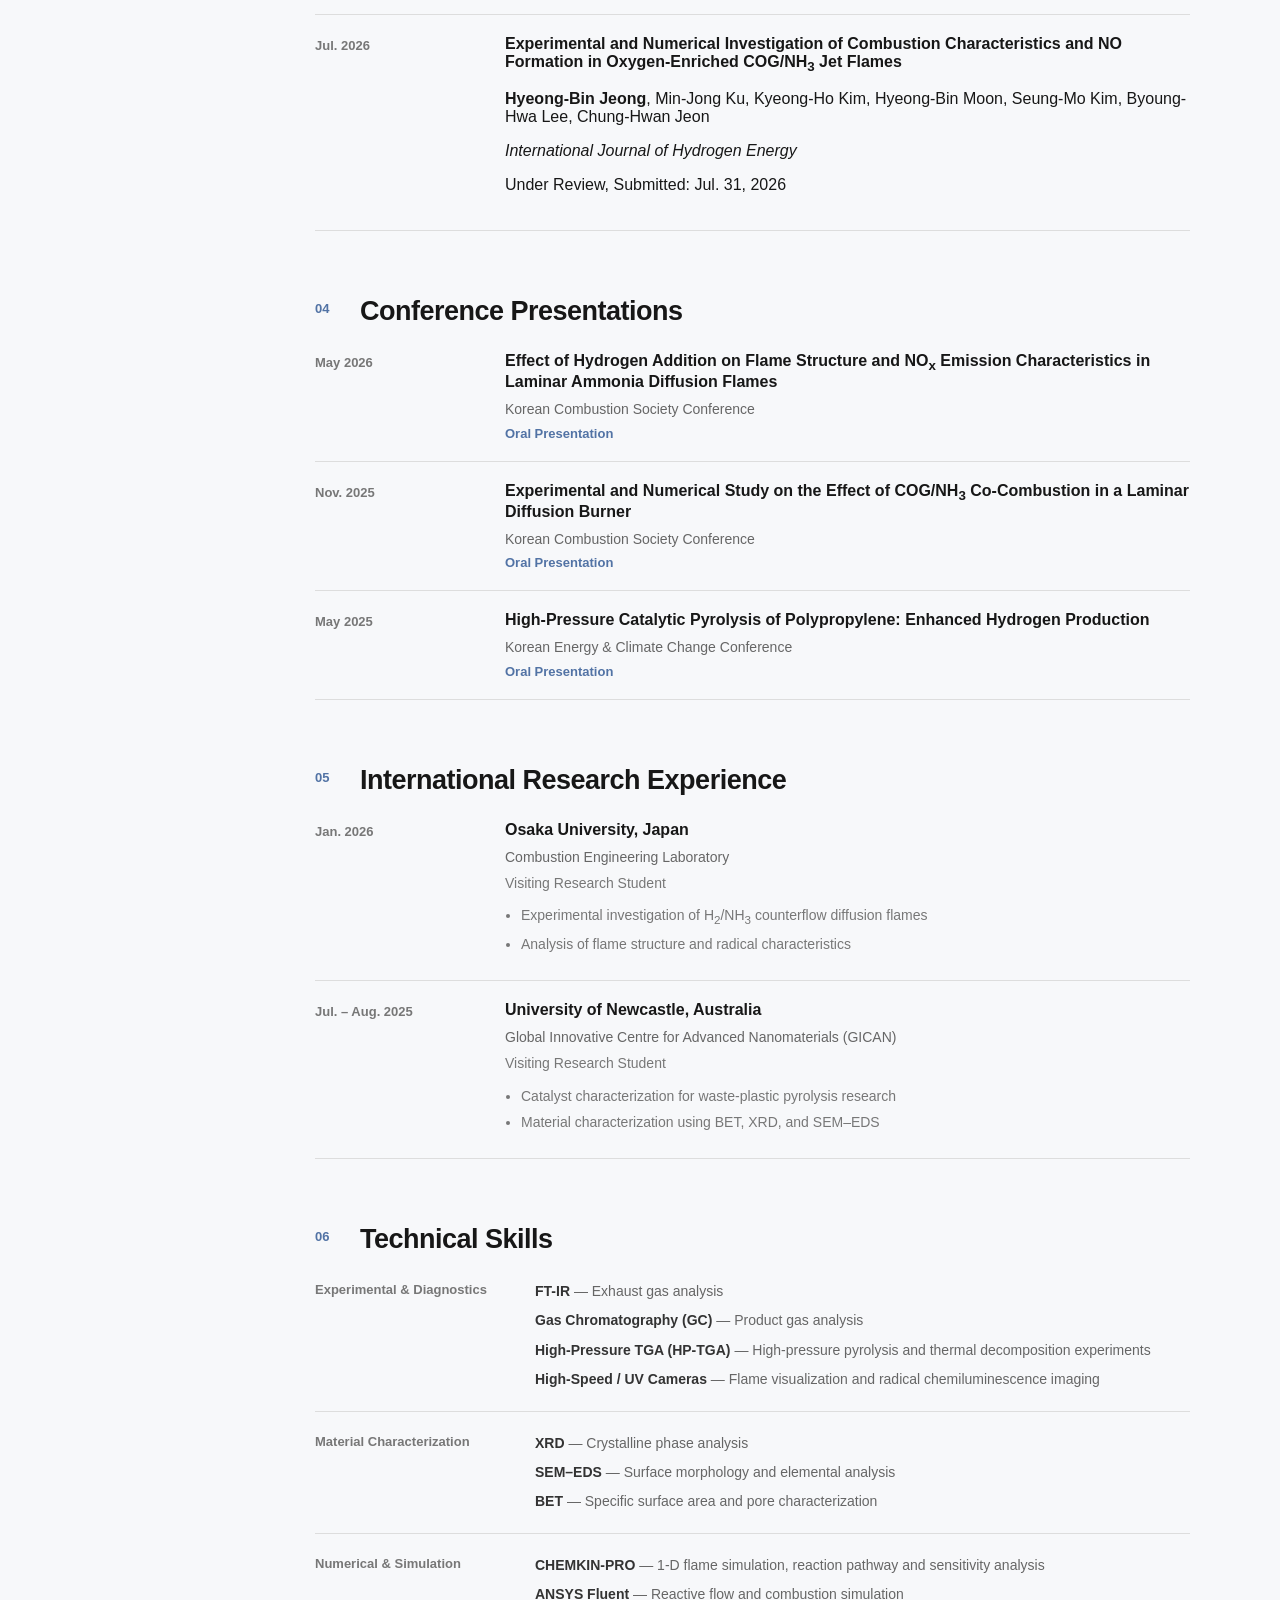
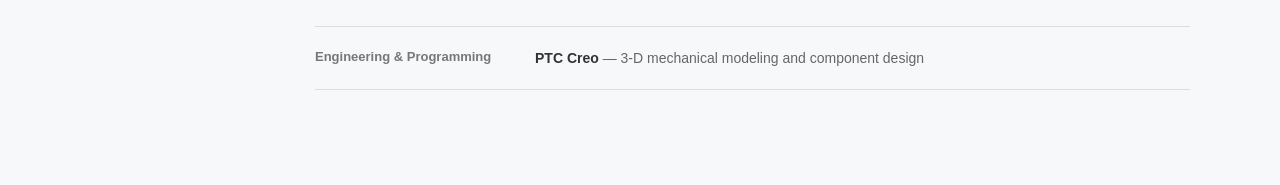
==== commit b6d8f67f: "Refresh CV stylesheet" ====
--- a/cv.html
+++ b/cv.html
@@ -7,7 +7,7 @@
 
     <title>Hyeong-Bin Jeong | CV</title>
 
-    <link rel="stylesheet" href="style.css">
+    <link rel="stylesheet" href="style.css?v=2">
 </head>
 
 <body>
--- a/style.css
+++ b/style.css
@@ -1305,4 +1305,71 @@
 .cv-download-icon {
     font-size: 14px;
     line-height: 1;
+}
+/* =========================
+   CV - Mobile
+   ========================= */
+@media (max-width: 768px) {
+
+    .cv-hero {
+        width: calc(100% - 40px);
+        padding: 40px 0 45px;
+    }
+
+    .cv-layout {
+        width: calc(100% - 40px);
+        display: block;
+        padding: 35px 0 50px;
+    }
+
+    /* 왼쪽 CV 메뉴 숨김 */
+    .cv-sidebar {
+        display: none;
+    }
+
+    /* 섹션 제목 */
+    .cv-section-heading {
+        grid-template-columns: 38px minmax(0, 1fr);
+    }
+
+    .cv-section-heading h2 {
+        font-size: 24px;
+    }
+
+    /* 날짜 + 내용 → 모바일에서는 위아래 배치 */
+    .cv-item {
+        display: block;
+        padding: 20px 0;
+    }
+
+    .cv-date {
+        margin-bottom: 10px;
+        font-size: 13px;
+    }
+
+    .cv-expected {
+        display: inline;
+        padding-left: 5px;
+    }
+
+    .cv-content {
+        width: 100%;
+    }
+
+    .cv-content h3 {
+        font-size: 16px;
+    }
+
+    .cv-position,
+    .cv-description,
+    .cv-research-description {
+        font-size: 14px;
+    }
+
+    /* Technical Skills */
+    .skill-item {
+        grid-template-columns: 1fr;
+        gap: 8px;
+        padding: 18px 0;
+    }
 }
